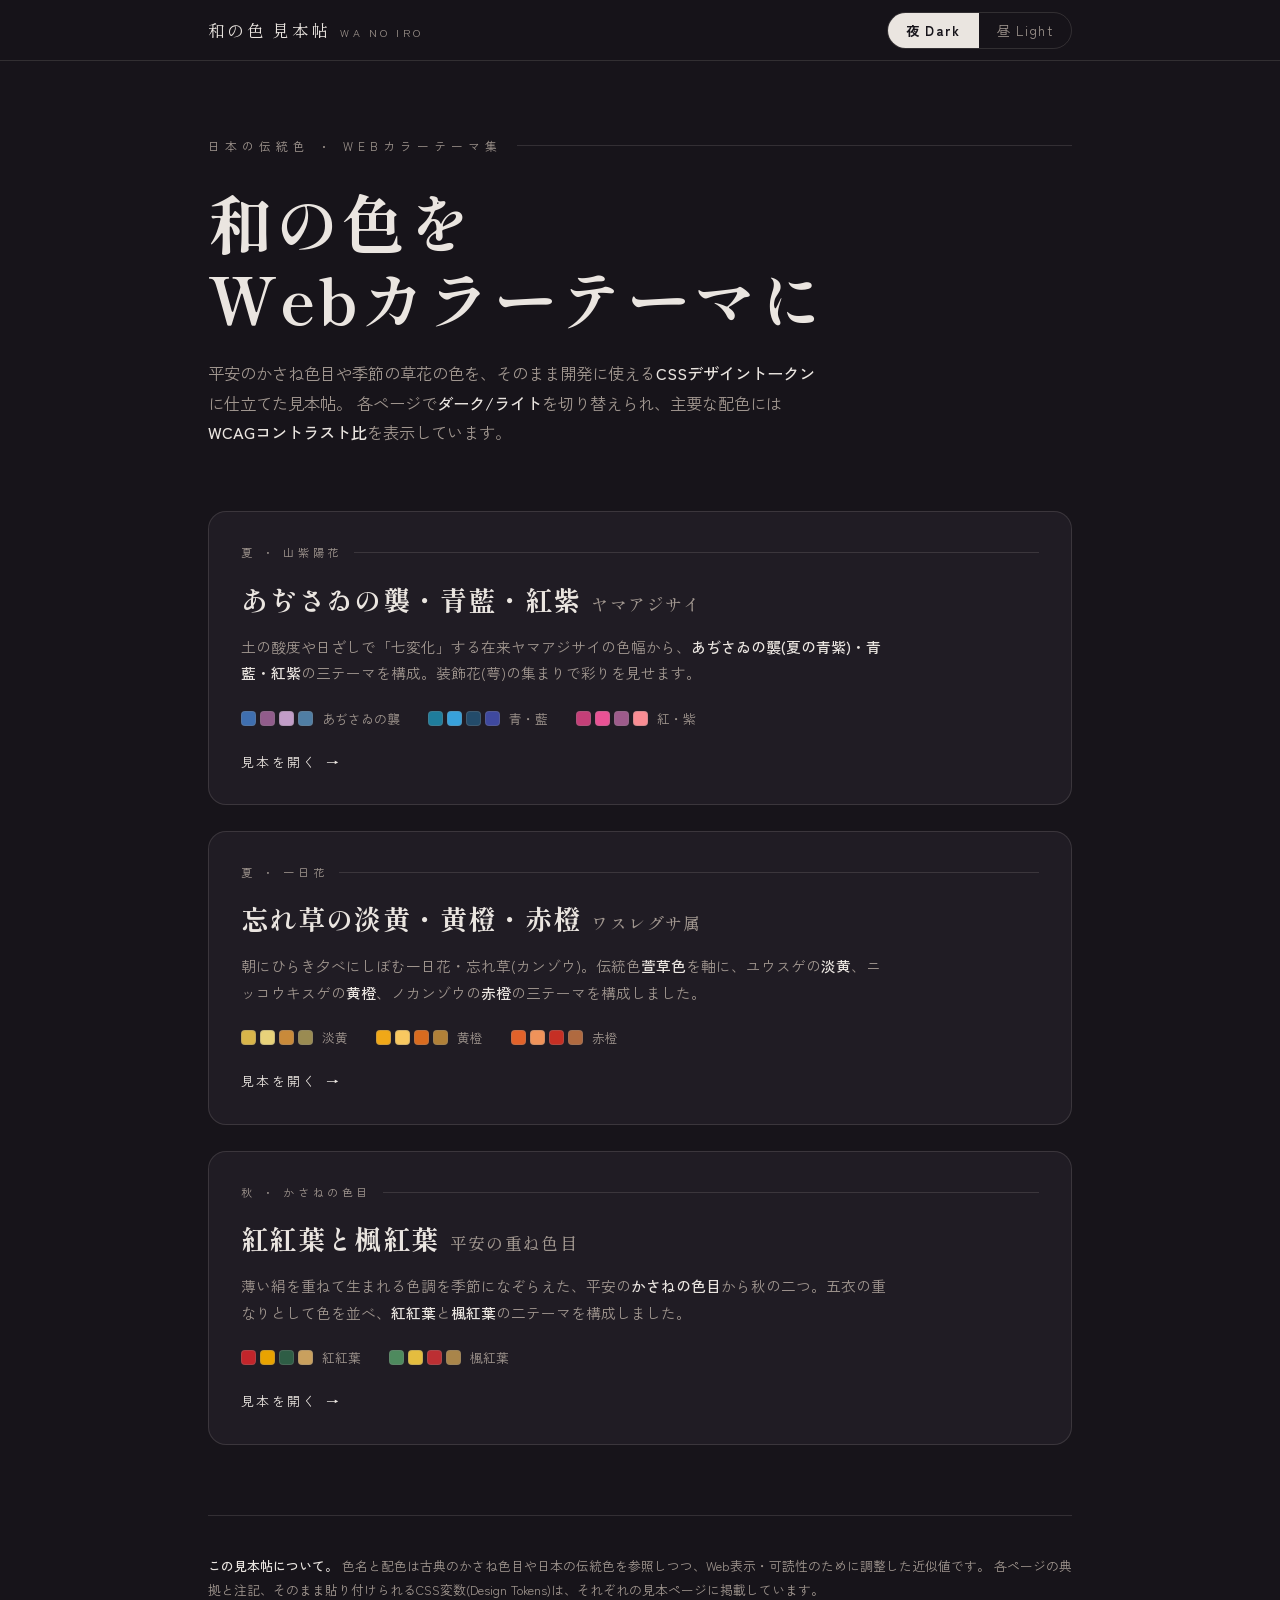
==== CSS/color-theme/index.html @ ab729d9f "カラーテーマ見本3ページの目次ページを追加し、READMEからリンク GitHub Pagesで CSS/color-theme/ 配下の見本HTMLを一覧・遷移できるようにする。 目次のデザインは各" ====
<!DOCTYPE html>
<html lang="ja" data-mode="dark">
<head>
<meta charset="UTF-8">
<meta name="viewport" content="width=device-width, initial-scale=1.0">
<title>和の色のカラーテーマ ― 見本帖 目次</title>
<link rel="preconnect" href="https://fonts.googleapis.com">
<link rel="preconnect" href="https://fonts.gstatic.com" crossorigin>
<link href="https://fonts.googleapis.com/css2?family=Shippori+Mincho+B1:wght@500;600;700&family=Zen+Kaku+Gothic+New:wght@400;500;700&display=swap" rel="stylesheet">
<style>
  /* ============ ページ共通(クローム) ============ */
  html[data-mode="dark"]{
    --page-bg:#17141a; --page-ink:#eae5e0; --page-dim:#a0968f;
    --hair:rgba(234,229,224,.13); --panel:#201c24;
  }
  html[data-mode="light"]{
    --page-bg:#e9e4dc; --page-ink:#292018; --page-dim:#6f6357;
    --hair:rgba(41,32,24,.16); --panel:#f2ede5;
  }
  :root{
    --serif:"Shippori Mincho B1",serif;
    --sans:"Zen Kaku Gothic New",sans-serif;
  }

  *{box-sizing:border-box;margin:0;padding:0}
  html{scroll-behavior:smooth;min-height:100%;background:var(--page-bg);transition:background .5s ease}
  /* ビューポート全体を覆う固定背景レイヤー(描画環境に依存せず確実に切替) */
  body::before{content:"";position:fixed;inset:0;z-index:-1;background:var(--page-bg);transition:background .5s ease}
  body{
    background:var(--page-bg); color:var(--page-ink);
    min-height:100vh; font-family:var(--sans); line-height:1.8;
    -webkit-font-smoothing:antialiased; overflow-x:hidden;
    transition:background .5s ease,color .5s ease;
  }
  .wrap{max-width:920px;margin:0 auto;padding:0 28px}

  /* ── トグル ── */
  .topbar{position:sticky;top:0;z-index:50;background:var(--panel);background:color-mix(in srgb,var(--page-bg) 88%,transparent);backdrop-filter:blur(10px);border-bottom:1px solid var(--hair)}
  .topbar .wrap{display:flex;align-items:center;justify-content:space-between;height:60px}
  .brand{font-family:var(--serif);font-size:1.05rem;letter-spacing:.14em}
  .brand small{color:var(--page-dim);font-family:var(--sans);font-size:.66rem;letter-spacing:.3em;margin-left:10px}
  .toggle{display:inline-flex;border:1px solid var(--hair);border-radius:999px;overflow:hidden;font-size:.78rem}
  .toggle button{background:transparent;border:none;color:var(--page-dim);font-family:var(--sans);padding:8px 18px;cursor:pointer;letter-spacing:.1em;transition:background .2s,color .2s}
  .toggle button[aria-pressed="true"]{background:var(--page-ink);color:var(--page-bg);font-weight:700}

  /* ── ヘッダー ── */
  header{padding:74px 0 54px}
  .eyebrow{font-size:.74rem;letter-spacing:.42em;color:var(--page-dim);text-transform:uppercase;display:flex;align-items:center;gap:16px;margin-bottom:28px}
  .eyebrow::after{content:"";flex:1;height:1px;background:var(--hair)}
  h1{font-family:var(--serif);font-weight:700;font-size:clamp(2.2rem,6vw,4rem);line-height:1.18;letter-spacing:.04em}
  .lead{margin-top:24px;max-width:38em;font-size:1.02rem;color:var(--page-dim)}
  .lead b{color:var(--page-ink);font-weight:500}

  /* ── 目次カード ── */
  .toc{padding:10px 0 30px;display:flex;flex-direction:column;gap:26px}
  .card{
    display:block;text-decoration:none;color:inherit;
    border:1px solid var(--hair);border-radius:18px;padding:30px 32px;
    background:var(--panel);
    transition:transform .25s cubic-bezier(.2,.8,.2,1),border-color .25s,background .5s;
  }
  .card:hover{transform:translateY(-4px);border-color:var(--page-dim)}
  .card-season{font-size:.7rem;letter-spacing:.32em;color:var(--page-dim);text-transform:uppercase;display:flex;align-items:center;gap:12px}
  .card-season::after{content:"";flex:1;height:1px;background:var(--hair)}
  .card h2{font-family:var(--serif);font-weight:700;font-size:1.7rem;letter-spacing:.05em;margin-top:12px}
  .card h2 small{font-size:.62em;color:var(--page-dim);font-weight:500;margin-left:.6em}
  .card p{margin-top:10px;font-size:.92rem;color:var(--page-dim);max-width:44em}
  .card p b{color:var(--page-ink);font-weight:500}

  .palettes{margin-top:20px;display:flex;flex-wrap:wrap;gap:12px 28px}
  .palette{display:flex;align-items:center;gap:9px;font-size:.8rem;color:var(--page-dim)}
  .chips{display:inline-flex;gap:4px}
  .chip{width:15px;height:15px;border-radius:4px;border:1px solid rgba(128,128,128,.3)}
  .go{margin-top:20px;font-size:.8rem;letter-spacing:.18em;color:var(--page-ink);display:inline-flex;align-items:center;gap:8px}
  .go::after{content:"→";transition:transform .25s}
  .card:hover .go::after{transform:translateX(5px)}

  footer{border-top:1px solid var(--hair);margin-top:40px;padding:38px 0 70px;font-size:.8rem;color:var(--page-dim);line-height:1.9}
  footer b{color:var(--page-ink);font-weight:500}

  @media(prefers-reduced-motion:reduce){
    body,.card{transition:none}
    html{scroll-behavior:auto}
  }
</style>
</head>
<body>

<div class="topbar">
  <div class="wrap">
    <div class="brand">和の色 見本帖<small>WA NO IRO</small></div>
    <div class="toggle" role="group" aria-label="表示モード切替">
      <button id="btn-dark" aria-pressed="true" onclick="setMode('dark')">夜 Dark</button>
      <button id="btn-light" aria-pressed="false" onclick="setMode('light')">昼 Light</button>
    </div>
  </div>
</div>

<div class="wrap">
  <header>
    <div class="eyebrow">日本の伝統色 ・ Webカラーテーマ集</div>
    <h1>和の色を<br>Webカラーテーマに</h1>
    <p class="lead">
      平安のかさね色目や季節の草花の色を、そのまま開発に使える<b>CSSデザイントークン</b>に仕立てた見本帖。
      各ページで<b>ダーク/ライト</b>を切り替えられ、主要な配色には<b>WCAGコントラスト比</b>を表示しています。
    </p>
  </header>

  <nav class="toc" aria-label="カラーテーマ見本の目次">

    <a class="card" href="あぢさゐの襲・青藍・紅紫.html">
      <div class="card-season">夏 ・ 山紫陽花</div>
      <h2>あぢさゐの襲・青藍・紅紫<small>ヤマアジサイ</small></h2>
      <p>土の酸度や日ざしで「七変化」する在来ヤマアジサイの色幅から、<b>あぢさゐの襲(夏の青紫)・青藍・紅紫</b>の三テーマを構成。装飾花(萼)の集まりで彩りを見せます。</p>
      <div class="palettes">
        <span class="palette"><span class="chips"><span class="chip" style="background:#3f6fb0"></span><span class="chip" style="background:#915c8b"></span><span class="chip" style="background:#c29dc8"></span><span class="chip" style="background:#507ea4"></span></span>あぢさゐの襲</span>
        <span class="palette"><span class="chips"><span class="chip" style="background:#1f7d9c"></span><span class="chip" style="background:#38a1db"></span><span class="chip" style="background:#234b6a"></span><span class="chip" style="background:#3f499f"></span></span>青・藍</span>
        <span class="palette"><span class="chips"><span class="chip" style="background:#c43f78"></span><span class="chip" style="background:#e95295"></span><span class="chip" style="background:#9d5b8b"></span><span class="chip" style="background:#fa8d94"></span></span>紅・紫</span>
      </div>
      <span class="go">見本を開く</span>
    </a>

    <a class="card" href="忘れ草の淡黄・黄橙・赤橙.html">
      <div class="card-season">夏 ・ 一日花</div>
      <h2>忘れ草の淡黄・黄橙・赤橙<small>ワスレグサ属</small></h2>
      <p>朝にひらき夕べにしぼむ一日花・忘れ草(カンゾウ)。伝統色<b>萱草色</b>を軸に、ユウスゲの<b>淡黄</b>、ニッコウキスゲの<b>黄橙</b>、ノカンゾウの<b>赤橙</b>の三テーマを構成しました。</p>
      <div class="palettes">
        <span class="palette"><span class="chips"><span class="chip" style="background:#d9b54a"></span><span class="chip" style="background:#e8d27a"></span><span class="chip" style="background:#c98a3a"></span><span class="chip" style="background:#9a8b52"></span></span>淡黄</span>
        <span class="palette"><span class="chips"><span class="chip" style="background:#f0a818"></span><span class="chip" style="background:#f8c860"></span><span class="chip" style="background:#d96b1f"></span><span class="chip" style="background:#b08038"></span></span>黄橙</span>
        <span class="palette"><span class="chips"><span class="chip" style="background:#e2622a"></span><span class="chip" style="background:#f0935a"></span><span class="chip" style="background:#c62f24"></span><span class="chip" style="background:#b06a40"></span></span>赤橙</span>
      </div>
      <span class="go">見本を開く</span>
    </a>

    <a class="card" href="紅紅葉と楓紅葉.html">
      <div class="card-season">秋 ・ かさねの色目</div>
      <h2>紅紅葉と楓紅葉<small>平安の重ね色目</small></h2>
      <p>薄い絹を重ねて生まれる色調を季節になぞらえた、平安の<b>かさねの色目</b>から秋の二つ。五衣の重なりとして色を並べ、<b>紅紅葉</b>と<b>楓紅葉</b>の二テーマを構成しました。</p>
      <div class="palettes">
        <span class="palette"><span class="chips"><span class="chip" style="background:#c3252b"></span><span class="chip" style="background:#e9a300"></span><span class="chip" style="background:#2e5d45"></span><span class="chip" style="background:#c9a05e"></span></span>紅紅葉</span>
        <span class="palette"><span class="chips"><span class="chip" style="background:#4e8a5e"></span><span class="chip" style="background:#e4bd3f"></span><span class="chip" style="background:#bc2f33"></span><span class="chip" style="background:#a9854a"></span></span>楓紅葉</span>
      </div>
      <span class="go">見本を開く</span>
    </a>

  </nav>
</div>

<div class="wrap">
  <footer>
    <b>この見本帖について。</b>
    色名と配色は古典のかさね色目や日本の伝統色を参照しつつ、Web表示・可読性のために調整した近似値です。
    各ページの典拠と注記、そのまま貼り付けられるCSS変数(Design Tokens)は、それぞれの見本ページに掲載しています。
  </footer>
</div>

<script>
  function setMode(mode){
    document.documentElement.dataset.mode=mode;
    document.getElementById('btn-dark').setAttribute('aria-pressed',mode==='dark');
    document.getElementById('btn-light').setAttribute('aria-pressed',mode==='light');
  }
</script>
</body>
</html>
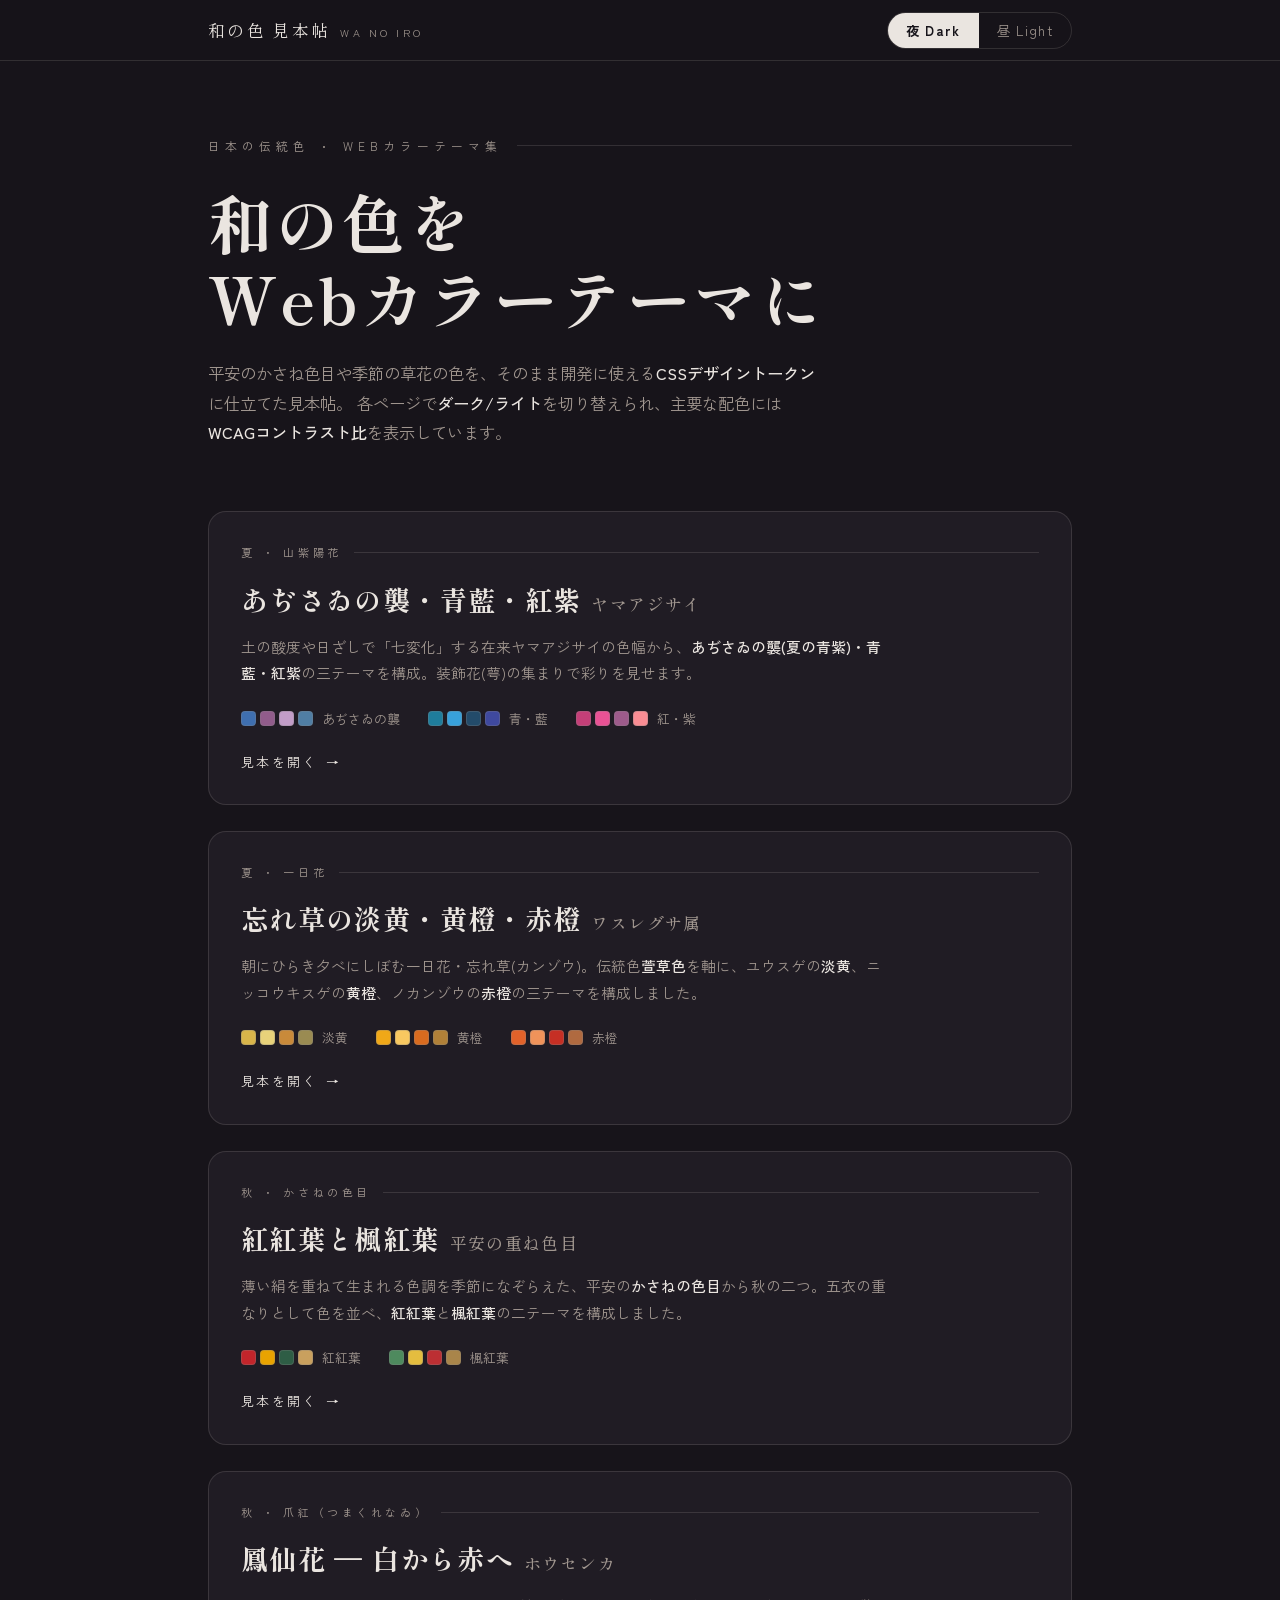
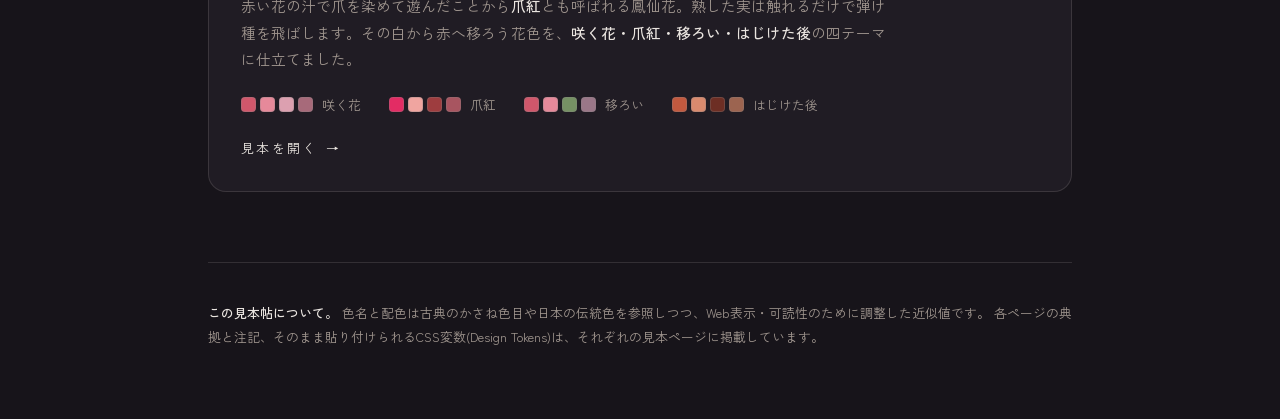
==== commit 188023c1: "鳳仙花のカラーテーマ見本を追加し、目次に登録 白から赤へ移ろう花色を4テーマ（咲く花・爪紅・移ろい・はじけた後）に 仕立てた見本ページを追加。index.html の目次にも同体裁のカードを追加した。" ====
--- a/CSS/color-theme/index.html
+++ b/CSS/color-theme/index.html
@@ -143,6 +143,19 @@
       <span class="go">見本を開く</span>
     </a>
 
+    <a class="card" href="鳳仙花のカラーテーマ ― 白から赤へ・爪紅と弾ける種.html">
+      <div class="card-season">秋 ・ 爪紅（つまくれなゐ）</div>
+      <h2>鳳仙花 ― 白から赤へ<small>ホウセンカ</small></h2>
+      <p>赤い花の汁で爪を染めて遊んだことから<b>爪紅</b>とも呼ばれる鳳仙花。熟した実は触れるだけで弾け種を飛ばします。その白から赤へ移ろう花色を、<b>咲く花・爪紅・移ろい・はじけた後</b>の四テーマに仕立てました。</p>
+      <div class="palettes">
+        <span class="palette"><span class="chips"><span class="chip" style="background:#d0576b"></span><span class="chip" style="background:#e6899a"></span><span class="chip" style="background:#dca0b0"></span><span class="chip" style="background:#a76a7a"></span></span>咲く花</span>
+        <span class="palette"><span class="chips"><span class="chip" style="background:#e32c64"></span><span class="chip" style="background:#f0a5a0"></span><span class="chip" style="background:#9e3d3f"></span><span class="chip" style="background:#a85560"></span></span>爪紅</span>
+        <span class="palette"><span class="chips"><span class="chip" style="background:#d0576b"></span><span class="chip" style="background:#e6899a"></span><span class="chip" style="background:#769164"></span><span class="chip" style="background:#9a7788"></span></span>移ろい</span>
+        <span class="palette"><span class="chips"><span class="chip" style="background:#c2593f"></span><span class="chip" style="background:#d98a6e"></span><span class="chip" style="background:#6d2e24"></span><span class="chip" style="background:#9c6450"></span></span>はじけた後</span>
+      </div>
+      <span class="go">見本を開く</span>
+    </a>
+
   </nav>
 </div>
 
